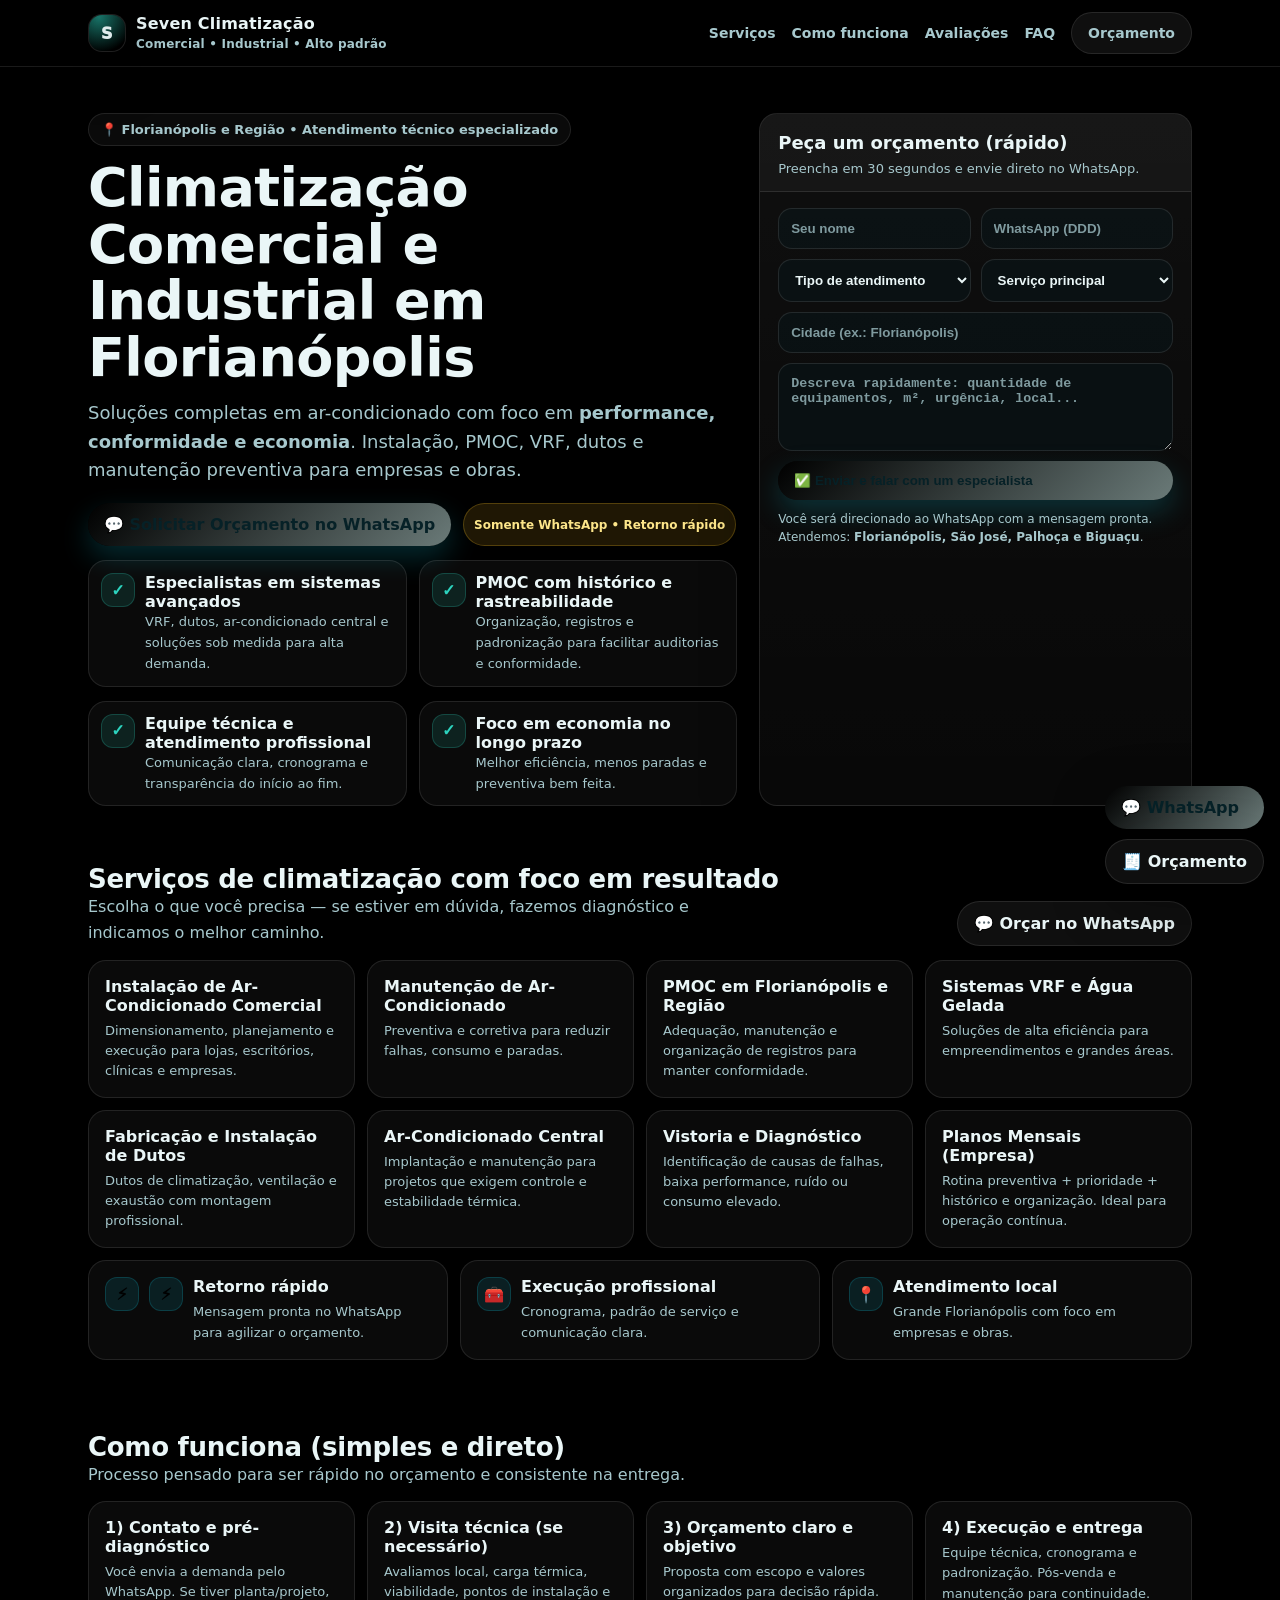
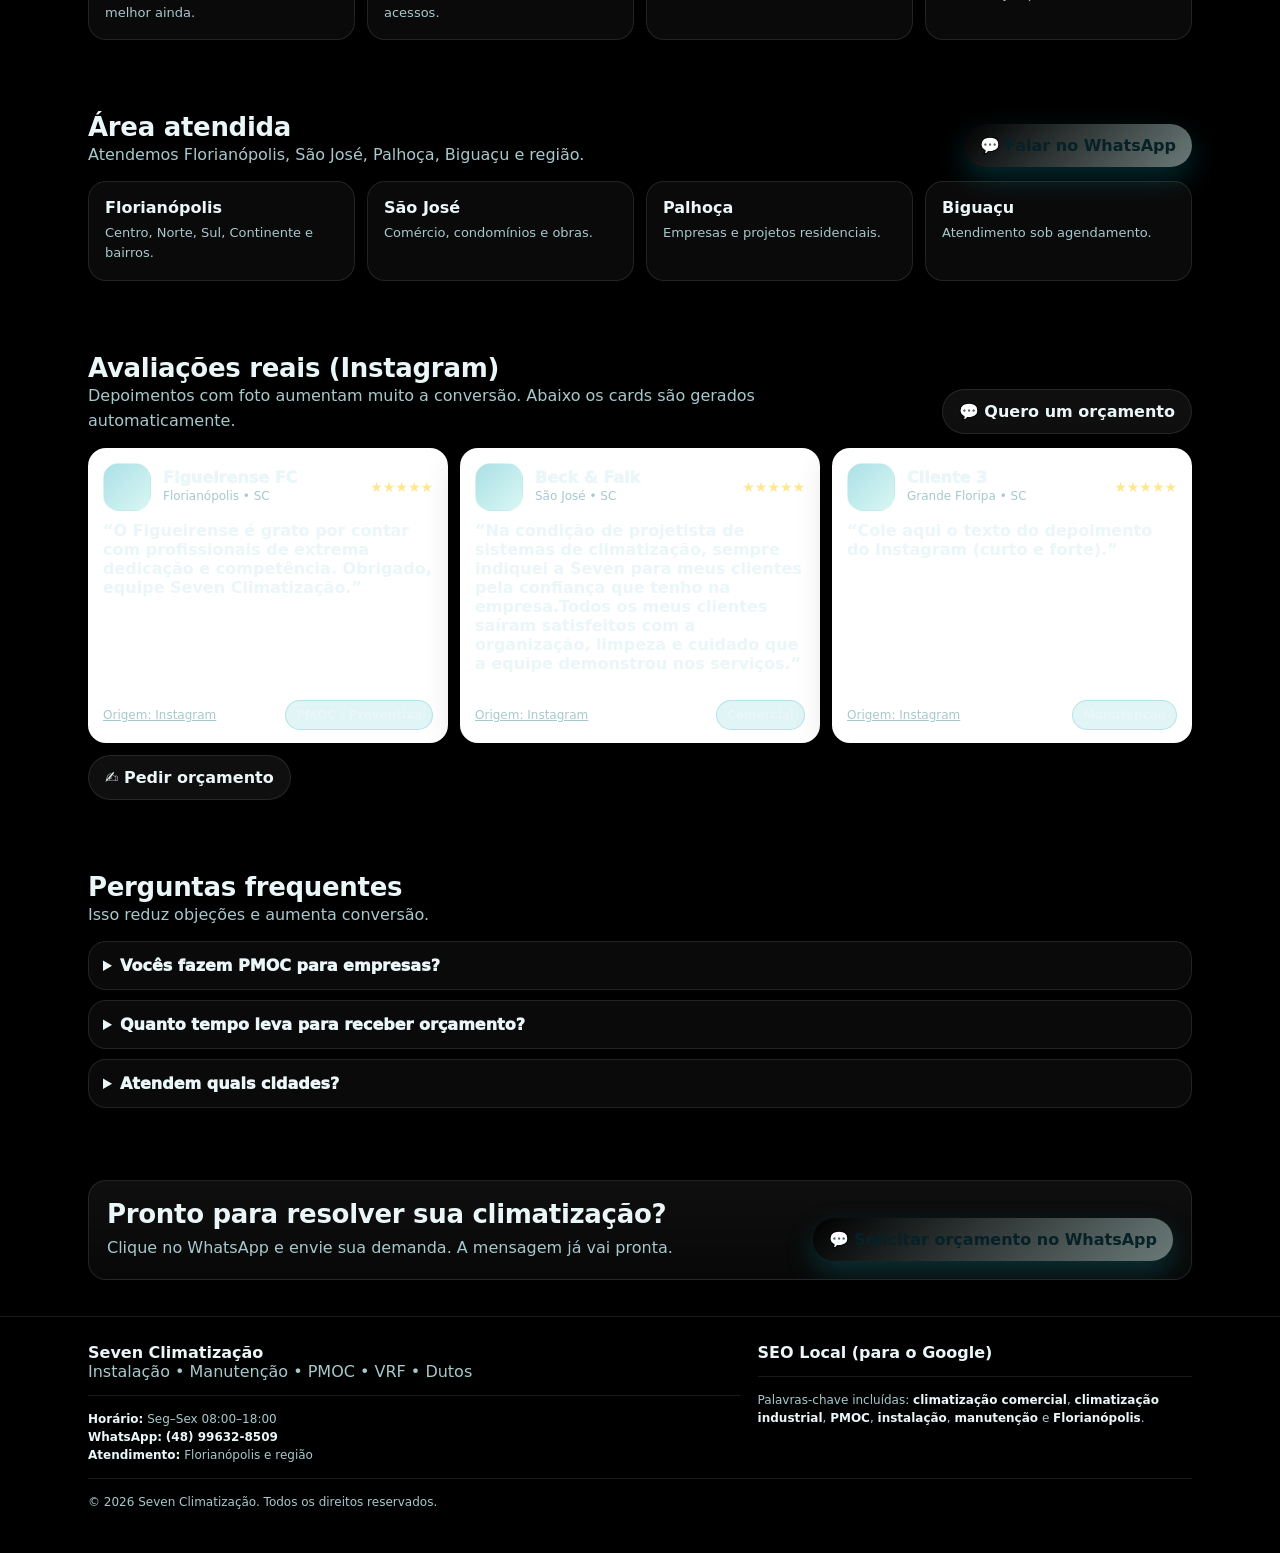
==== index02.html @ 846ce274 "landing page seven" ====
<!doctype html>
<html lang="pt-BR">
<head>
  <meta charset="utf-8" />
  <meta name="viewport" content="width=device-width,initial-scale=1" />
  <title>Seven Climatização em Florianópolis | Instalação, PMOC, VRF e Dutos</title>

  <!-- SEO -->
  <meta name="description" content="Climatização comercial e industrial em Florianópolis e região. Instalação, manutenção PMOC, VRF, dutos e ar-condicionado central. Orçamento rápido no WhatsApp." />
  <meta name="robots" content="index,follow" />
  <link rel="canonical" href="https://www.seudominio.com.br/" />

  <!-- Open Graph -->
  <meta property="og:title" content="Seven Climatização | Comercial e Industrial" />
  <meta property="og:description" content="Instalação, PMOC, VRF e dutos em Florianópolis e região. Orçamento rápido no WhatsApp." />
  <meta property="og:type" content="website" />
  <meta property="og:locale" content="pt_BR" />
  <meta property="og:url" content="https://www.seudominio.com.br/" />

  <!-- Local Business Schema (edite URL se quiser) -->
  <script type="application/ld+json">
  {
    "@context":"https://schema.org",
    "@type":"HVACBusiness",
    "name":"Seven Climatização",
    "url":"https://www.seudominio.com.br/",
    "telephone":"+55 48 99632-8509",
    "areaServed":["Florianópolis","São José","Palhoça","Biguaçu","Grande Florianópolis"],
    "address":{
      "@type":"PostalAddress",
      "addressLocality":"Florianópolis",
      "addressRegion":"SC",
      "addressCountry":"BR"
    },
    "openingHours":"Mo-Fr 08:00-18:00"
  }
  </script>

  <style>
    :root{
      --brand:#000000;
      --brand2:#6A7A78;
      --bg:#0DC4F5;
      --text:#eaf6f7;
      --muted:#a7c8cd;
      --line:rgba(255,255,255,.10);
      --ok:#2dd4bf;
      --warn:#fbbf24;
      --shadow: 0 18px 55px rgba(0,0,0,.35);
      --radius: 18px;
      --max: 1140px;
    }
    *{box-sizing:border-box}
    html,body{margin:0;padding:0;font-family:system-ui,-apple-system,Segoe UI,Roboto,Inter,Arial,sans-serif;background:black;--bg); color:var(--text);}
    a{color:inherit;text-decoration:none}
    .container{width:100%;max-width:var(--max);margin:0 auto;padding:0 18px}

    /* TOPBAR */
    .topbar{
      position:sticky; top:0; z-index:50;
      backdrop-filter: blur(10px);
      background: black;
      border-bottom:1px solid var(--line);
    }
    .nav{
      display:flex;align-items:center;justify-content:space-between;
      padding:12px 0; gap:14px;
    }
    .brand{
      display:flex;align-items:center;gap:10px;font-weight:900;letter-spacing:.2px;
    }

    /* LOGO (sem preto/cinza/branco — tudo na paleta teal/azul) */
    .logo{
      width:38px;height:38px;border-radius:14px;
      background: 
      black;
      box-shadow: var(--shadow);
      position:relative;
      border: 1px solid rgba(255,255,255,.12);
      overflow:hidden;
    }
    .logo:before{
      content:"";
      position:absolute; inset:-40%;
      background: radial-gradient(circle at 30% 30%, rgba(45,212,191,.55), transparent 55%);
      transform: rotate(18deg);
    }
    .logo:after{
      content:"S";
      position:absolute; inset:0;
      display:grid; place-items:center;
      font-weight:1000;
      color: rgba(234,246,247,.95);
      text-shadow: 0 10px 25px rgba(0,0,0,.25);
      letter-spacing:.5px;
    }

    .navlinks{display:flex; gap:16px; align-items:center; flex-wrap:wrap}
    .navlinks a{color:var(--muted);font-weight:700;font-size:14px}
    .navlinks a:hover{color:var(--text)}

    .btn{
      border:none; cursor:pointer;
      border-radius: 999px;
      padding:12px 16px;
      font-weight:900;
      display:inline-flex; align-items:center; gap:10px;
      transition: transform .08s ease, opacity .2s ease;
      white-space:nowrap;
    }
    .btn:active{transform:scale(.98)}
    .btn-primary{
      background: linear-gradient(135deg, var(--brand), var(--brand2));
      color:#062127;
      box-shadow: 0 12px 28px rgba(14,165,183,.25);
    }
    .btn-ghost{
      background: rgba(255,255,255,.06);
      color:var(--text);
      border:1px solid var(--line);
    }
    .pill{
      display:inline-flex; gap:8px; align-items:center;
      padding:8px 12px; border-radius:999px;
      border:1px solid var(--line);
      background: rgba(255,255,255,.04);
      color:var(--muted);
      font-weight:800; font-size:13px;
    }

    /* HERO */
    .hero{padding:46px 0 22px}
    .hero-grid{
      display:grid; grid-template-columns: 1.2fr .8fr;
      gap:22px;
      align-items:stretch;
    }
    @media (max-width: 940px){ .hero-grid{grid-template-columns:1fr} }
    h1{
      margin:14px 0 12px;
      font-size: clamp(30px, 4.3vw, 54px);
      line-height:1.05;
      letter-spacing:-.6px;
    }
    .sub{
      color:var(--muted);
      font-size: clamp(15px, 1.5vw, 18px);
      line-height:1.6;
      margin:0 0 18px;
    }
    .hero-actions{display:flex;gap:12px;flex-wrap:wrap;margin:16px 0 8px}
    .trust-row{display:flex; gap:12px; flex-wrap:wrap; margin-top:14px}
    .trust{
      display:flex; gap:10px; align-items:flex-start; padding:12px;
      border-radius: var(--radius); background: rgba(255,255,255,.04);
      border:1px solid var(--line); flex:1; min-width:240px
    }
    .trust b{display:block}
    .trust span{color:var(--muted); font-size:13px; line-height:1.45}
    .icon{
      width:34px; height:34px; border-radius:12px;
      background: rgba(45,212,191,.12);
      border:1px solid rgba(45,212,191,.22);
      display:grid; place-items:center;
      color:var(--ok); font-weight:1000;
      flex:0 0 auto;
    }

    /* CARD FORM */
    .card{
      border-radius: var(--radius);
      background: linear-gradient(180deg, rgba(255,255,255,.06), rgba(255,255,255,.03));
      border:1px solid var(--line);
      box-shadow: var(--shadow);
      overflow:hidden;
    }
    .card-head{
      padding:18px 18px 12px;
      border-bottom:1px solid var(--line);
      background: rgba(255,255,255,.03);
    }
    .card-head h3{margin:0 0 6px;font-size:18px}
    .card-head p{margin:0;color:var(--muted);font-size:13px;line-height:1.5}
    form{padding:16px 18px 18px;display:grid;gap:10px}
    .grid2{display:grid;grid-template-columns:1fr 1fr; gap:10px}
    @media (max-width: 480px){ .grid2{grid-template-columns:1fr} }
    input, select, textarea{
      width:100%;
      padding:12px 12px;
      border-radius: 14px;
      border:1px solid var(--line);
      background: rgba(7,27,32,.35);
      color: var(--text);
      outline:none;
      font-weight:750;
    }
    textarea{min-height:88px; resize:vertical}
    input::placeholder, textarea::placeholder{color: rgba(167,200,205,.75)}
    .small{font-size:12px;color:var(--muted);line-height:1.5}
    .badge{
      display:inline-flex; align-items:center; gap:8px;
      padding:8px 10px;
      border-radius:999px;
      background: rgba(251,191,36,.12);
      border:1px solid rgba(251,191,36,.24);
      color:#fde68a;
      font-weight:900;
      font-size:12px;
    }

    /* SECTIONS */
    section{padding:36px 0}
    .section-title{
      display:flex; align-items:flex-end; justify-content:space-between; gap:14px; flex-wrap:wrap;
      margin-bottom:14px;
    }
    .section-title h2{margin:0;font-size:26px;letter-spacing:-.3px}
    .section-title p{margin:0;color:var(--muted);max-width:680px;line-height:1.6}

    .cards{
      display:grid; gap:12px;
      grid-template-columns: repeat(4, 1fr);
    }
    @media (max-width: 980px){ .cards{grid-template-columns: repeat(2, 1fr)} }
    @media (max-width: 520px){ .cards{grid-template-columns: 1fr} }

    .mini{
      padding:16px; border-radius: var(--radius);
      background: rgba(255,255,255,.04);
      border:1px solid var(--line);
    }
    .mini b{display:block;margin-bottom:6px}
    .mini p{margin:0;color:var(--muted);font-size:13px;line-height:1.55}

    .kpi{
      display:grid; gap:12px;
      grid-template-columns: repeat(3, 1fr);
      margin-top:12px;
    }
    @media (max-width: 860px){ .kpi{grid-template-columns:1fr} }
    .kpi .mini{display:flex;align-items:flex-start;gap:10px}
    .kpi .icon{background: rgba(14,165,183,.14); border-color: rgba(14,165,183,.24); color: var(--brand);}

    /* AVALIAÇÕES EM CARDS COM FOTO */
    .reviews{
      display:grid;
      grid-template-columns: repeat(3, 1fr);
      gap:12px;
    }
    @media (max-width: 980px){ .reviews{grid-template-columns: repeat(2, 1fr)} }
    @media (max-width: 620px){ .reviews{grid-template-columns: 1fr} }

    .review-card{
      border-radius: var(--radius);
      background: white;
      border:1px solid var(--line);
      overflow:hidden;
      box-shadow: 0 10px 35px rgba(0,0,0,.20);
      display:flex;
      flex-direction:column;
      min-height: 260px;
    }
    .review-top{
      display:flex; gap:12px; align-items:center;
      padding:14px 14px 10px;
    }
    .avatar{
      width:48px;height:48px;border-radius:16px;
      border:1px solid rgba(255,255,255,.14);
      overflow:hidden;
      flex:0 0 auto;
      background: linear-gradient(135deg, rgba(14,165,183,.35), rgba(45,212,191,.18));
    }
    .avatar img{
      width:100%;height:100%;object-fit:cover;display:block;
    }
    .review-meta b{display:block;font-weight:950}
    .review-meta span{display:block;color:var(--muted);font-size:12px;margin-top:2px;line-height:1.3}
    .stars{
      margin-left:auto;
      display:inline-flex; gap:2px;
      font-size:14px;
      color:#fde68a;
      opacity:.95;
      user-select:none;
    }
    .review-body{
      padding:0 14px 14px;
      color:black
      line-height:1.6;
      font-weight:650;
      flex:1;
    }
    .review-footer{
      padding:12px 14px;
      border-top:1px solid var(--line);
      display:flex; align-items:center; justify-content:space-between; gap:10px;
      color:var(--muted); font-size:12px;
      background: rgba(255,255,255,.02);
    }
    .chip{
      display:inline-flex; align-items:center; gap:8px;
      padding:7px 10px;
      border-radius:999px;
      border:1px solid rgba(14,165,183,.22);
      background: rgba(14,165,183,.12);
      color: rgba(234,246,247,.92);
      font-weight:900;
      font-size:12px;
      white-space:nowrap;
    }

    /* FAQ */
    details{
      border-radius: var(--radius);
      background: rgba(255,255,255,.04);
      border:1px solid var(--line);
      padding:14px 14px;
    }
    details + details{margin-top:10px}
    summary{cursor:pointer;font-weight:950}
    details p{margin:10px 0 0;color:var(--muted);line-height:1.6}

    /* FOOTER */
    footer{padding:26px 0 42px; border-top:1px solid var(--line); color:var(--muted)}
    .footer-grid{display:grid;grid-template-columns: 1.2fr .8fr; gap:18px}
    @media (max-width: 860px){ .footer-grid{grid-template-columns:1fr} }
    .footer-grid b{color:var(--text)}
    .sep{height:1px;background:var(--line);margin:14px 0}

    /* Floating CTA */
    .float{
      position:fixed; right:16px; bottom:16px; z-index:60;
      display:flex; flex-direction:column; gap:10px;
    }
    .float .btn{box-shadow: var(--shadow)}
    .toast{
      position:fixed; left:50%; transform:translateX(-50%);
      bottom:16px; z-index:70;
      background: rgba(0,0,0,.55);
      border:1px solid var(--line);
      color:var(--text);
      padding:10px 12px;
      border-radius: 999px;
      font-weight:900;
      display:none;
    }
  </style>
</head>

<body>
  <!-- TOPBAR -->
  <div class="topbar">
    <div class="container">
      <div class="nav">
        <div class="brand" aria-label="Seven Climatização">
          <div class="logo" aria-hidden="true"></div>
          <div>
            Seven Climatização<br/>
            <span style="color:var(--muted);font-weight:800;font-size:12px">Comercial • Industrial • Alto padrão</span>
          </div>
        </div>

        <div class="navlinks" aria-label="Atalhos">
          <a href="#servicos">Serviços</a>
          <a href="#como-funciona">Como funciona</a>
          <a href="#avaliacoes">Avaliações</a>
          <a href="#faq">FAQ</a>
          <a href="#contato" class="btn btn-ghost">Orçamento</a>
        </div>
      </div>
    </div>
  </div>

  <!-- HERO -->
  <header class="hero">
    <div class="container">
      <div class="hero-grid">
        <div>
          <span class="pill">📍 Florianópolis e Região • Atendimento técnico especializado</span>

          <h1>Climatização Comercial e Industrial em Florianópolis</h1>
          <p class="sub">
            Soluções completas em ar-condicionado com foco em <b>performance, conformidade e economia</b>.
            Instalação, PMOC, VRF, dutos e manutenção preventiva para empresas e obras.
          </p>

          <div class="hero-actions">
            <a class="btn btn-primary" id="ctaHeroWhats" href="#" rel="nofollow">
              💬 Solicitar Orçamento no WhatsApp
            </a>
            <span class="badge">Somente WhatsApp • Retorno rápido</span>
          </div>

          <div class="trust-row">
            <div class="trust">
              <div class="icon">✓</div>
              <div>
                <b>Especialistas em sistemas avançados</b>
                <span>VRF, dutos, ar-condicionado central e soluções sob medida para alta demanda.</span>
              </div>
            </div>
            <div class="trust">
              <div class="icon">✓</div>
              <div>
                <b>PMOC com histórico e rastreabilidade</b>
                <span>Organização, registros e padronização para facilitar auditorias e conformidade.</span>
              </div>
            </div>
          </div>

          <div class="trust-row">
            <div class="trust">
              <div class="icon">✓</div>
              <div>
                <b>Equipe técnica e atendimento profissional</b>
                <span>Comunicação clara, cronograma e transparência do início ao fim.</span>
              </div>
            </div>
            <div class="trust">
              <div class="icon">✓</div>
              <div>
                <b>Foco em economia no longo prazo</b>
                <span>Melhor eficiência, menos paradas e preventiva bem feita.</span>
              </div>
            </div>
          </div>
        </div>

        <!-- FORM CARD -->
        <aside class="card" id="contato">
          <div class="card-head">
            <h3>Peça um orçamento (rápido)</h3>
            <p>Preencha em 30 segundos e envie direto no WhatsApp.</p>
          </div>

          <form id="leadForm" autocomplete="on">
            <div class="grid2">
              <input required name="nome" placeholder="Seu nome" />
              <input required name="telefone" placeholder="WhatsApp (DDD)" inputmode="tel" />
            </div>

            <div class="grid2">
              <select required name="tipo">
                <option value="" disabled selected>Tipo de atendimento</option>
                <option>Comercial</option>
                <option>Industrial</option>
                <option>Condomínio</option>
                <option>Residencial alto padrão</option>
                <option>Obra / Projeto</option>
              </select>

              <select required name="servico">
                <option value="" disabled selected>Serviço principal</option>
                <option>PMOC (manutenção e adequação)</option>
                <option>Manutenção de ar-condicionado</option>
                <option>Instalação comercial</option>
                <option>Sistema VRF / Água gelada</option>
                <option>Fabricação e instalação de dutos</option>
                <option>Vistoria / diagnóstico</option>
              </select>
            </div>

            <input name="cidade" placeholder="Cidade (ex.: Florianópolis)" />

            <textarea name="mensagem" placeholder="Descreva rapidamente: quantidade de equipamentos, m², urgência, local..."></textarea>

            <button class="btn btn-primary" type="submit">
              ✅ Enviar e falar com um especialista
            </button>

            <div class="small">
              Você será direcionado ao WhatsApp com a mensagem pronta.
              <br/>Atendemos: <b>Florianópolis, São José, Palhoça e Biguaçu</b>.
            </div>
          </form>
        </aside>
      </div>
    </div>
  </header>

  <!-- SERVICES (SEO H2) -->
  <section id="servicos">
    <div class="container">
      <div class="section-title">
        <div>
          <h2>Serviços de climatização com foco em resultado</h2>
          <p>Escolha o que você precisa — se estiver em dúvida, fazemos diagnóstico e indicamos o melhor caminho.</p>
        </div>
        <a class="btn btn-ghost" id="ctaServicesWhats" href="#" rel="nofollow">💬 Orçar no WhatsApp</a>
      </div>

      <div class="cards">
        <div class="mini">
          <b>Instalação de Ar-Condicionado Comercial</b>
          <p>Dimensionamento, planejamento e execução para lojas, escritórios, clínicas e empresas.</p>
        </div>
        <div class="mini">
          <b>Manutenção de Ar-Condicionado</b>
          <p>Preventiva e corretiva para reduzir falhas, consumo e paradas.</p>
        </div>
        <div class="mini">
          <b>PMOC em Florianópolis e Região</b>
          <p>Adequação, manutenção e organização de registros para manter conformidade.</p>
        </div>
        <div class="mini">
          <b>Sistemas VRF e Água Gelada</b>
          <p>Soluções de alta eficiência para empreendimentos e grandes áreas.</p>
        </div>
        <div class="mini">
          <b>Fabricação e Instalação de Dutos</b>
          <p>Dutos de climatização, ventilação e exaustão com montagem profissional.</p>
        </div>
        <div class="mini">
          <b>Ar-Condicionado Central</b>
          <p>Implantação e manutenção para projetos que exigem controle e estabilidade térmica.</p>
        </div>
        <div class="mini">
          <b>Vistoria e Diagnóstico</b>
          <p>Identificação de causas de falhas, baixa performance, ruído ou consumo elevado.</p>
        </div>
        <div class="mini">
          <b>Planos Mensais (Empresa)</b>
          <p>Rotina preventiva + prioridade + histórico e organização. Ideal para operação contínua.</p>
        </div>
      </div>

      <div class="kpi">
        <div class="mini">
          <div class="hide icon">⚡</div>
          <div class="icon">⚡</div>
          <div>
            <b>Retorno rápido</b>
            <p>Mensagem pronta no WhatsApp para agilizar o orçamento.</p>
          </div>
        </div>
        <div class="mini">
          <div class="icon">🧰</div>
          <div>
            <b>Execução profissional</b>
            <p>Cronograma, padrão de serviço e comunicação clara.</p>
          </div>
        </div>
        <div class="mini">
          <div class="icon">📍</div>
          <div>
            <b>Atendimento local</b>
            <p>Grande Florianópolis com foco em empresas e obras.</p>
          </div>
        </div>
      </div>
    </div>
  </section>

  <!-- HOW IT WORKS -->
  <section id="como-funciona">
    <div class="container">
      <div class="section-title">
        <div>
          <h2>Como funciona (simples e direto)</h2>
          <p>Processo pensado para ser rápido no orçamento e consistente na entrega.</p>
        </div>
      </div>

      <div class="cards">
        <div class="mini">
          <b>1) Contato e pré-diagnóstico</b>
          <p>Você envia a demanda pelo WhatsApp. Se tiver planta/projeto, melhor ainda.</p>
        </div>
        <div class="mini">
          <b>2) Visita técnica (se necessário)</b>
          <p>Avaliamos local, carga térmica, viabilidade, pontos de instalação e acessos.</p>
        </div>
        <div class="mini">
          <b>3) Orçamento claro e objetivo</b>
          <p>Proposta com escopo e valores organizados para decisão rápida.</p>
        </div>
        <div class="mini">
          <b>4) Execução e entrega</b>
          <p>Equipe técnica, cronograma e padronização. Pós-venda e manutenção para continuidade.</p>
        </div>
      </div>
    </div>
  </section>

  <!-- SERVICE AREA -->
  <section id="area-atendida">
    <div class="container">
      <div class="section-title">
        <div>
          <h2>Área atendida</h2>
          <p>Atendemos Florianópolis, São José, Palhoça, Biguaçu e região.</p>
        </div>
        <a class="btn btn-primary" id="ctaAreaWhats" href="#" rel="nofollow">💬 Falar no WhatsApp</a>
      </div>

      <div class="cards">
        <div class="mini"><b>Florianópolis</b><p>Centro, Norte, Sul, Continente e bairros.</p></div>
        <div class="mini"><b>São José</b><p>Comércio, condomínios e obras.</p></div>
        <div class="mini"><b>Palhoça</b><p>Empresas e projetos residenciais.</p></div>
        <div class="mini"><b>Biguaçu</b><p>Atendimento sob agendamento.</p></div>
      </div>
    </div>
  </section>

  <!-- AVALIAÇÕES EM CARDS COM FOTO -->
  <section id="avaliacoes">
  <div class="container">
    <div class="section-title">
      <div>
        <h2>Avaliações reais (Instagram)</h2>
        <p>Depoimentos com foto aumentam muito a conversão. Abaixo os cards são gerados automaticamente.</p>
      </div>
      <a class="btn btn-ghost" id="ctaReviewsWhats" href="#" rel="nofollow">💬 Quero um orçamento</a>
    </div>

    <div class="reviews" id="reviewsGrid"></div>

    <div style="margin-top:12px; display:flex; gap:12px; flex-wrap:wrap">
      <a class="btn btn-ghost" href="#contato">✍️ Pedir orçamento</a>
    </div>
  </div>
</section>


  <!-- FAQ -->
  <section id="faq">
    <div class="container">
      <div class="section-title">
        <div>
          <h2>Perguntas frequentes</h2>
          <p>Isso reduz objeções e aumenta conversão.</p>
        </div>
      </div>

      <details>
        <summary>Vocês fazem PMOC para empresas?</summary>
        <p>Sim. Atuamos com manutenção e adequação PMOC, incluindo rotinas preventivas e organização de registros.</p>
      </details>

      <details>
        <summary>Quanto tempo leva para receber orçamento?</summary>
        <p>Depende da complexidade. Demandas simples podem ser orçadas rapidamente; projetos maiores podem exigir visita técnica.</p>
      </details>

      <details>
        <summary>Atendem quais cidades?</summary>
        <p>Florianópolis, São José, Palhoça, Biguaçu e região.</p>
      </details>
    </div>
  </section>

  <!-- FINAL CTA -->
  <section>
    <div class="container">
      <div class="card" style="padding:18px">
        <div class="section-title" style="margin:0">
          <div>
            <h2 style="margin:0 0 6px">Pronto para resolver sua climatização?</h2>
            <p style="margin:0;color:var(--muted)">Clique no WhatsApp e envie sua demanda. A mensagem já vai pronta.</p>
          </div>
          <a class="btn btn-primary" id="ctaFinalWhats" href="#" rel="nofollow">💬 Solicitar orçamento no WhatsApp</a>
        </div>
      </div>
    </div>
  </section>

  <!-- FOOTER -->
  <footer>
    <div class="container">
      <div class="footer-grid">
        <div>
          <b>Seven Climatização</b><br/>
          <span>Instalação • Manutenção • PMOC • VRF • Dutos</span>
          <div class="sep"></div>
          <div class="small">
            <b>Horário:</b> Seg–Sex 08:00–18:00<br/>
            <b>WhatsApp:</b> <b>(48) 99632-8509</b><br/>
            <b>Atendimento:</b> Florianópolis e região
          </div>
        </div>
        <div>
          <b>SEO Local (para o Google)</b>
          <div class="sep"></div>
          <div class="small">
            Palavras-chave incluídas: <b>climatização comercial</b>, <b>climatização industrial</b>, <b>PMOC</b>,
            <b>instalação</b>, <b>manutenção</b> e <b>Florianópolis</b>.
          </div>
        </div>
      </div>

      <div class="sep"></div>
      <div class="small">© <span id="year"></span> Seven Climatização. Todos os direitos reservados.</div>
    </div>
  </footer>

  <!-- Floating Whats -->
  <div class="float" aria-label="Atalhos rápidos">
    <a class="btn btn-primary" id="ctaFloatWhats" href="#" rel="nofollow">💬 WhatsApp</a>
    <a class="btn btn-ghost" href="#contato">🧾 Orçamento</a>
  </div>

  <div class="toast" id="toast">Mensagem pronta! Abrindo WhatsApp…</div>

  <script>
    // ========= CONFIGURE AQUI =========
    const WHATSAPP_NUMBER = "5548996328509"; // 55 + DDD + número
    const BUSINESS_NAME = "Seven Climatização";
    const CITY = "Florianópolis";
    // ================================

    document.getElementById("year").textContent = new Date().getFullYear();

    // Capture UTM (opcional)
    const params = new URLSearchParams(window.location.search);
    const utm = {
      source: params.get("utm_source") || "",
      medium: params.get("utm_medium") || "",
      campaign: params.get("utm_campaign") || "",
      term: params.get("utm_term") || "",
      content: params.get("utm_content") || ""
    };

    function buildWhatsLink(message){
      const text = encodeURIComponent(message);
      return `https://wa.me/${WHATSAPP_NUMBER}?text=${text}`;
    }

    function showToast(){
      const t = document.getElementById("toast");
      t.style.display = "block";
      setTimeout(()=> t.style.display = "none", 1800);
    }

    function defaultMessage(){
      let msg = `Olá! Quero um orçamento com a ${BUSINESS_NAME}.\n`;
      msg += `Cidade: ${CITY}\n`;
      if (utm.source || utm.medium || utm.campaign){
        msg += `\n(UTM) source=${utm.source} | medium=${utm.medium} | campaign=${utm.campaign}\n`;
      }
      msg += `\nMinha demanda: `;
      return msg;
    }

    // Wire CTAs
    const ctas = ["ctaHeroWhats","ctaServicesWhats","ctaAreaWhats","ctaReviewsWhats","ctaFinalWhats","ctaFloatWhats"];
    ctas.forEach(id=>{
      const el = document.getElementById(id);
      if(!el) return;
      el.href = buildWhatsLink(defaultMessage());
      el.addEventListener("click", ()=> showToast());
    });

    // Form submit -> Whats
    const form = document.getElementById("leadForm");
    form.addEventListener("submit", (e)=>{
      e.preventDefault();
      const data = new FormData(form);
      const nome = (data.get("nome")||"").toString().trim();
      const tel = (data.get("telefone")||"").toString().trim();
      const tipo = (data.get("tipo")||"").toString().trim();
      const servico = (data.get("servico")||"").toString().trim();
      const cidade = (data.get("cidade")||"").toString().trim();
      const mensagem = (data.get("mensagem")||"").toString().trim();

      let msg = `Olá! Quero um orçamento com a ${BUSINESS_NAME}.\n\n`;
      msg += `Nome: ${nome}\n`;
      msg += `WhatsApp: ${tel}\n`;
      msg += `Tipo: ${tipo}\n`;
      msg += `Serviço: ${servico}\n`;
      msg += `Cidade: ${cidade || CITY}\n`;
      if (mensagem) msg += `Detalhes: ${mensagem}\n`;

      if (utm.source || utm.medium || utm.campaign || utm.term || utm.content){
        msg += `\n(UTM) source=${utm.source} | medium=${utm.medium} | campaign=${utm.campaign} | term=${utm.term} | content=${utm.content}\n`;
      }

      showToast();
      window.location.href = buildWhatsLink(msg);
    });
    
  // ✅ Coloque as imagens em /images (recomendado) ou use URL direta
  // Ex.: images/rev-1.jpg, images/rev-2.jpg, images/rev-3.jpg

  const instaReviews = [
    {
      name: "Figueirense FC",
      meta: "Florianópolis • SC",
      stars: 5,
      tag: "PMOC / Preventiva",
      photo: "images/Figueirense.png",
      text: "O Figueirense é grato por contar com profissionais de extrema dedicação e competência. Obrigado, equipe Seven Climatização.",
      sourceUrl: "https://www.instagram.com/p/CzwDjGIOmrn/"
    },
    {
      name: "Beck & Falk",
      meta: "São José • SC",
      stars: 5,
      tag: "Comercial",
      photo: "images/rev-2.jpg",
      text: "Na condição de projetista de sistemas de climatização, sempre indiquei a Seven para meus clientes pela confiança que tenho na empresa.Todos os meus clientes saíram satisfeitos com a organização, limpeza e cuidado que a equipe demonstrou nos serviços.",
      sourceUrl: "https://www.instagram.com/p/C1XFazPiWBw/"
    },
    {
      name: "Cliente 3",
      meta: "Grande Floripa • SC",
      stars: 5,
      tag: "Manutenção",
      photo: "images/rev-3.jpg",
      text: "Cole aqui o texto do depoimento do Instagram (curto e forte).",
      sourceUrl: "https://www.instagram.com/p/C84mOY1N03E/"
    }
  ];

  function starString(n){ return "★★★★★".slice(0, Math.max(0, Math.min(5, n || 5))); }

  function renderReviews(){
    const grid = document.getElementById("reviewsGrid");
    if(!grid) return;

    grid.innerHTML = instaReviews.map(r => `
      <article class="review-card">
        <div class="review-top">
          <div class="avatar">
            <img src="${r.photo}" alt="Foto de ${r.name}" onerror="this.remove();" />
          </div>
          <div class="review-meta">
            <b>${r.name}</b>
            <span>${r.meta}</span>
          </div>
          <div class="stars" aria-label="${r.stars} estrelas">${starString(r.stars)}</div>
        </div>

        <div class="review-body">“${r.text}”</div>

        <div class="review-footer">
          <a href="${r.sourceUrl}" target="_blank" rel="nofollow noopener" style="text-decoration:underline; color:inherit;">
            Origem: Instagram
          </a>
          <span class="chip">${r.tag}</span>
        </div>
      </article>
    `).join("");
  }

  renderReviews();
</script>

  </script>
</body>
</html>
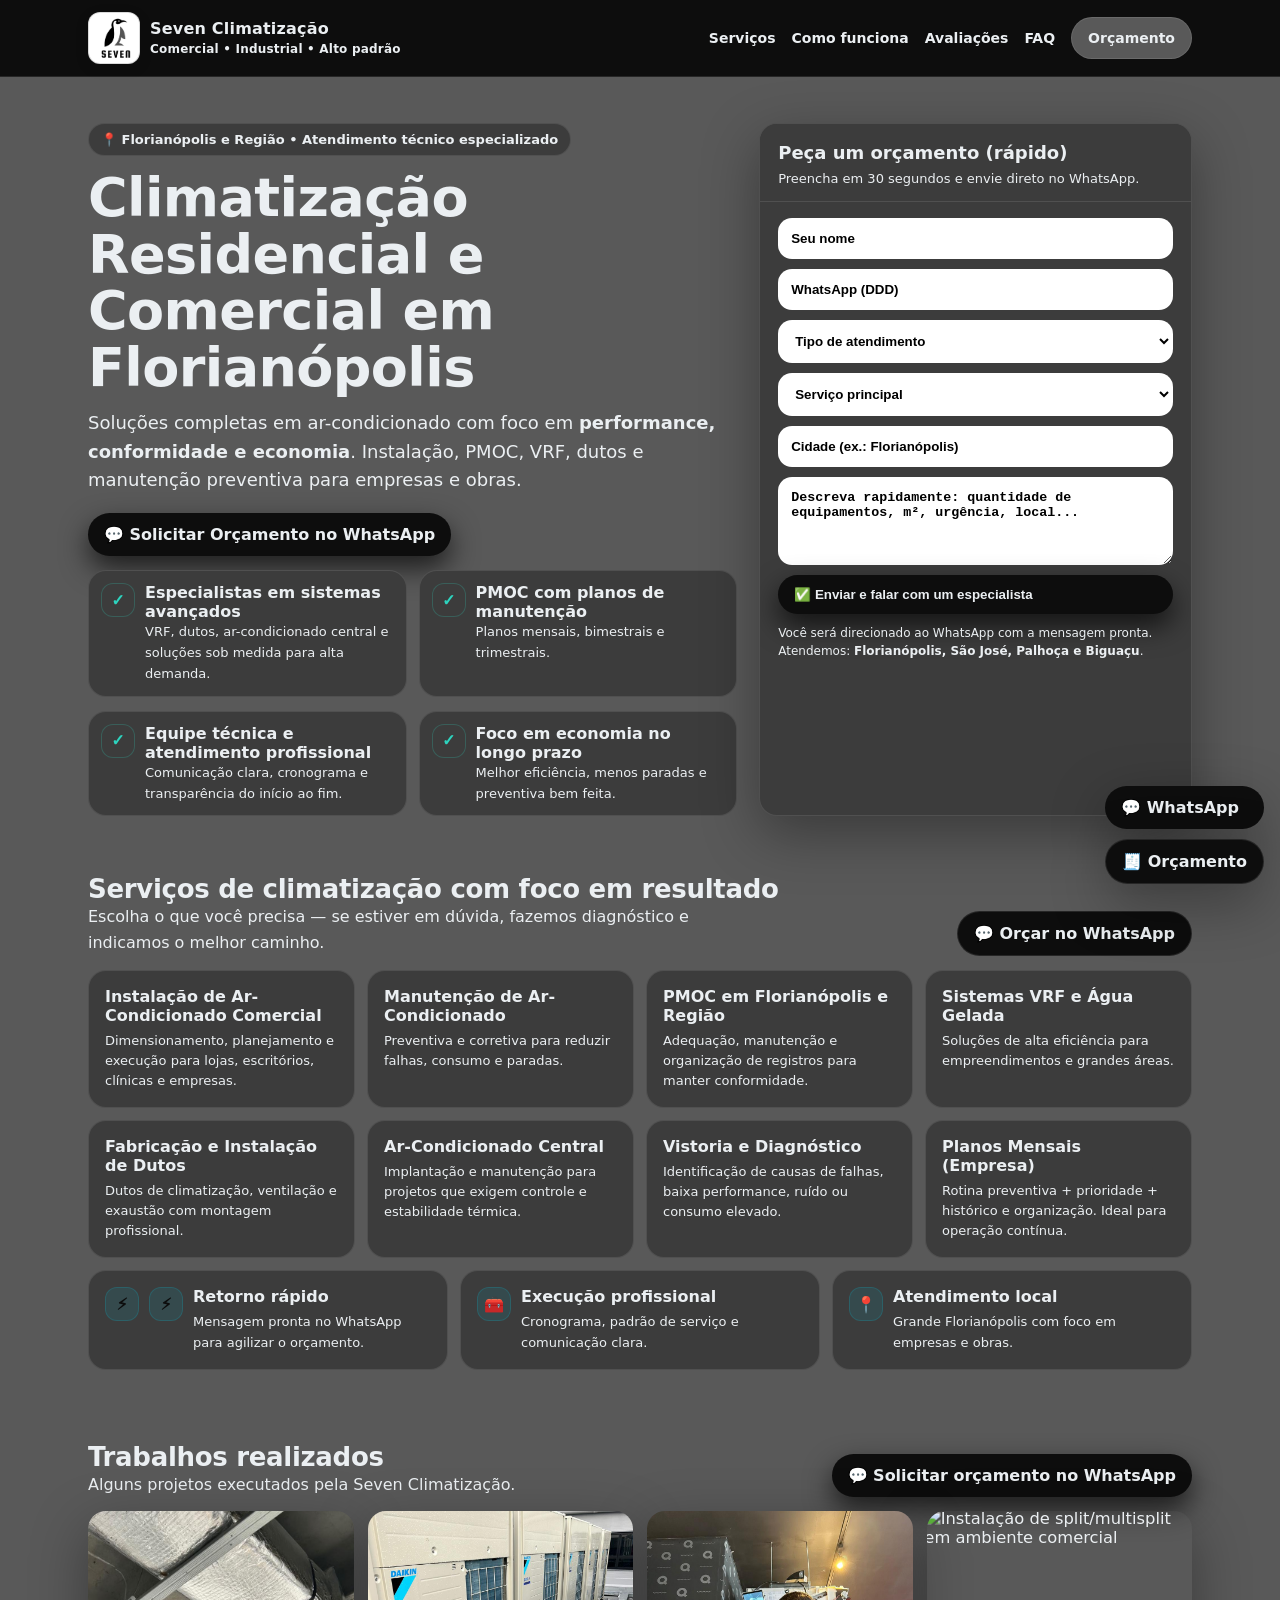
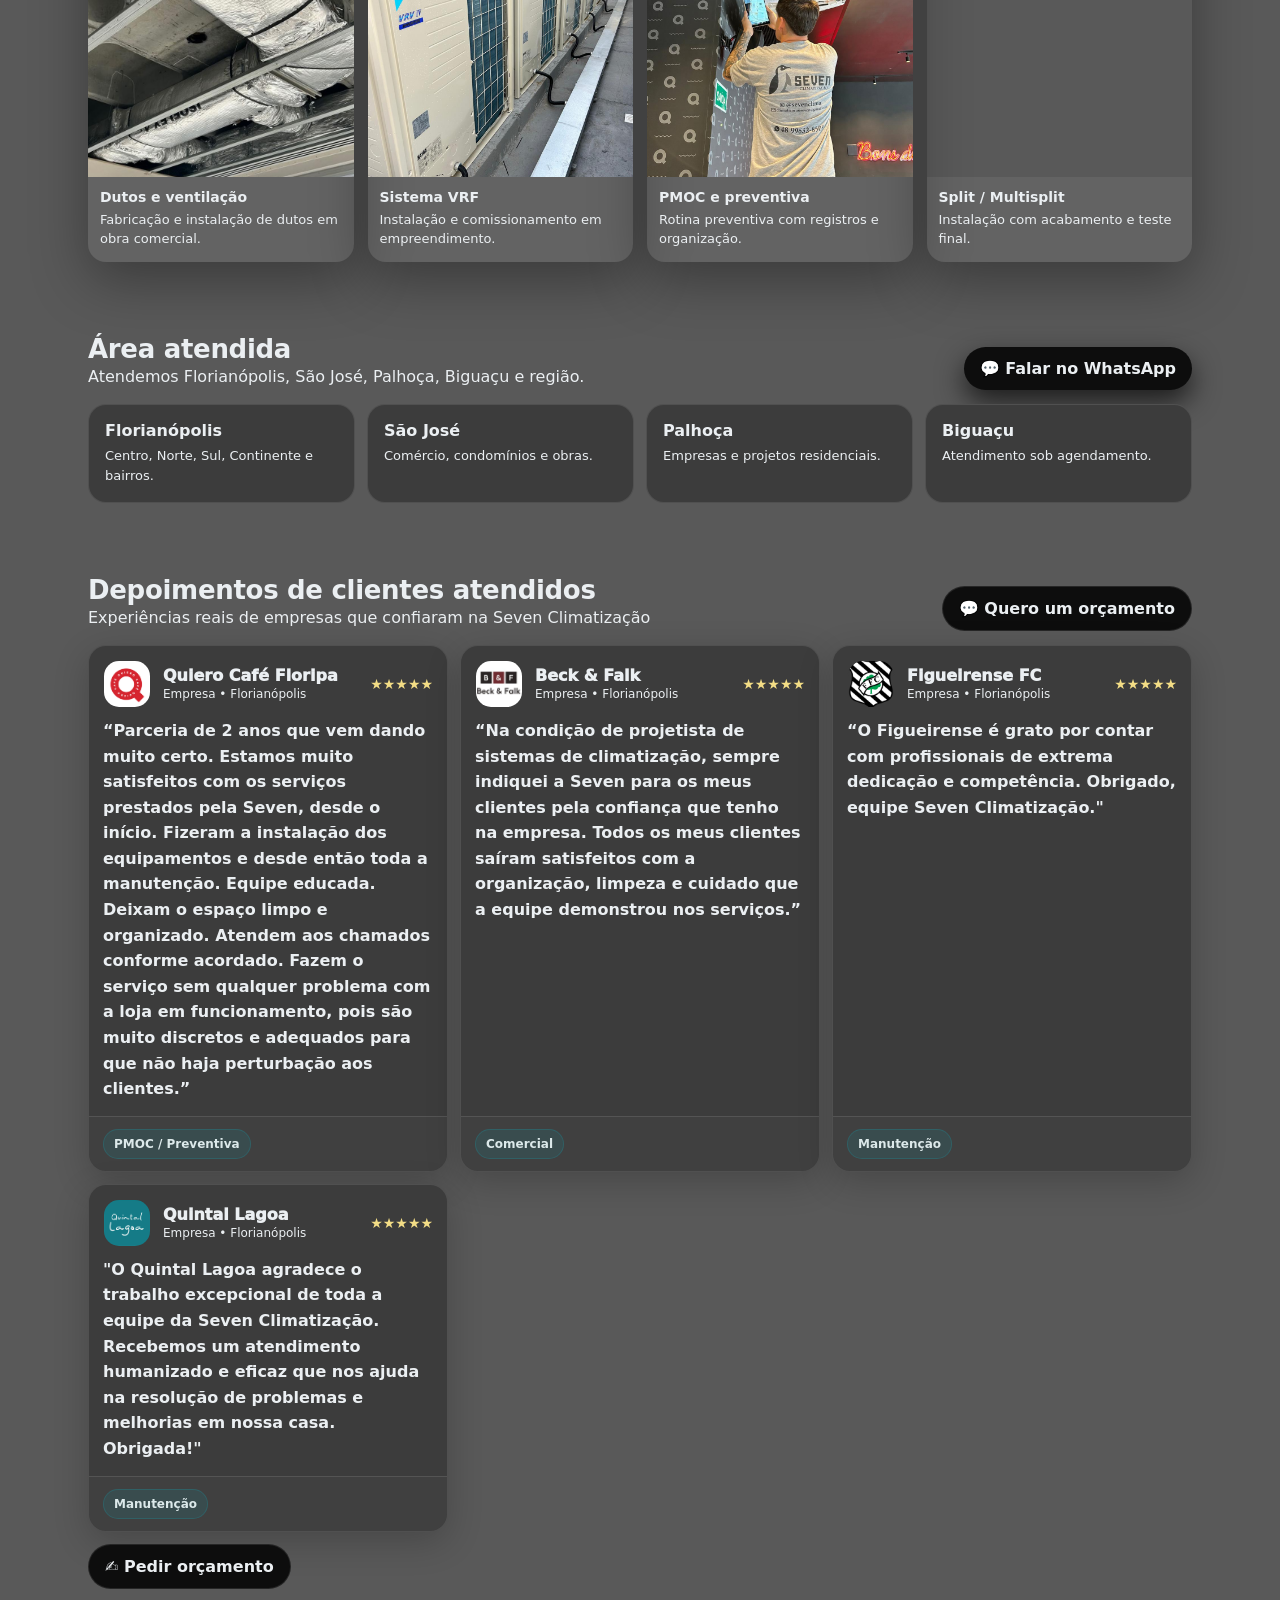
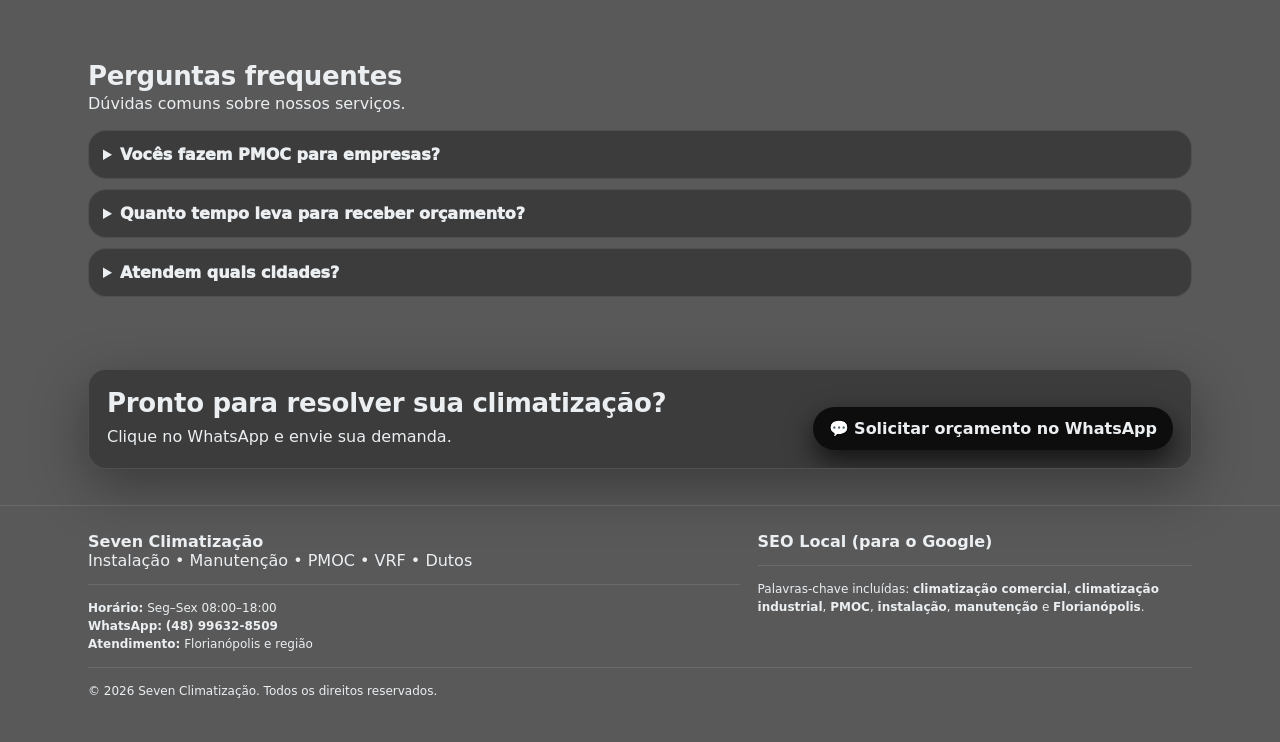
==== commit 49ccf74e: "site seven" ====
--- a/index02.html
+++ b/index02.html
@@ -4,6 +4,7 @@
   <meta charset="utf-8" />
   <meta name="viewport" content="width=device-width,initial-scale=1" />
   <title>Seven Climatização em Florianópolis | Instalação, PMOC, VRF e Dutos</title>
+  <link rel="shortcut icon" href="imagens/Seven-logo.png" type="image/x-icon">
 
   <!-- SEO -->
   <meta name="description" content="Climatização comercial e industrial em Florianópolis e região. Instalação, manutenção PMOC, VRF, dutos e ar-condicionado central. Orçamento rápido no WhatsApp." />
@@ -38,20 +39,28 @@
 
   <style>
     :root{
-      --brand:#000000;
-      --brand2:#6A7A78;
-      --bg:#0DC4F5;
-      --text:#eaf6f7;
-      --muted:#a7c8cd;
+      --brand:#0D0D0D;
+      --brand2:#595959;
+      --bg:#071b20;
+      --text:#EBEFF2;
+      --muted:#EBEFF2;
       --line:rgba(255,255,255,.10);
       --ok:#2dd4bf;
       --warn:#fbbf24;
       --shadow: 0 18px 55px rgba(0,0,0,.35);
       --radius: 18px;
       --max: 1140px;
+
+      /*/* Color Theme Swatches in Hex 
+.Dental-|-Landing-Page-|-Web-Site-Design-—-Ivory-Clinic-1-hex { color: #A3B2BF; }
+.Dental-|-Landing-Page-|-Web-Site-Design-—-Ivory-Clinic-2-hex { color: #C5D0D9; }
+.Dental-|-Landing-Page-|-Web-Site-Design-—-Ivory-Clinic-3-hex { color: #EBEFF2; }
+.Dental-|-Landing-Page-|-Web-Site-Design-—-Ivory-Clinic-4-hex { color: #595959; }
+.Dental-|-Landing-Page-|-Web-Site-Design-—-Ivory-Clinic-5-hex { color: #0D0D0D; }
+*/
     }
     *{box-sizing:border-box}
-    html,body{margin:0;padding:0;font-family:system-ui,-apple-system,Segoe UI,Roboto,Inter,Arial,sans-serif;background:black;--bg); color:var(--text);}
+    html,body{margin:0;padding:0;font-family:system-ui,-apple-system,Segoe UI,Roboto,Inter,Arial,sans-serif;background:#595959; color:#EBEFF2;}
     a{color:inherit;text-decoration:none}
     .container{width:100%;max-width:var(--max);margin:0 auto;padding:0 18px}
 
@@ -59,7 +68,7 @@
     .topbar{
       position:sticky; top:0; z-index:50;
       backdrop-filter: blur(10px);
-      background: black;
+      background: #0D0D0D;
       border-bottom:1px solid var(--line);
     }
     .nav{
@@ -72,33 +81,27 @@
 
     /* LOGO (sem preto/cinza/branco — tudo na paleta teal/azul) */
     .logo{
-      width:38px;height:38px;border-radius:14px;
-      background: 
-      black;
-      box-shadow: var(--shadow);
-      position:relative;
-      border: 1px solid rgba(255,255,255,.12);
-      overflow:hidden;
-    }
-    .logo:before{
-      content:"";
-      position:absolute; inset:-40%;
-      background: radial-gradient(circle at 30% 30%, rgba(45,212,191,.55), transparent 55%);
-      transform: rotate(18deg);
-    }
-    .logo:after{
-      content:"S";
-      position:absolute; inset:0;
-      display:grid; place-items:center;
-      font-weight:1000;
-      color: rgba(234,246,247,.95);
-      text-shadow: 0 10px 25px rgba(0,0,0,.25);
-      letter-spacing:.5px;
-    }
+  width: 52px;
+  height: 52px;
+  border-radius: 12px;
+  background: #ffffff;
+  border: 1px solid rgba(0,0,0,.15);
+  display: flex;
+  align-items: center;
+  justify-content: center;
+  box-shadow: 0 4px 14px rgba(0,0,0,.12);
+}
+
+.logo img{
+  max-width: 90%;
+  max-height: 90%;
+  object-fit: contain;
+}
+
 
     .navlinks{display:flex; gap:16px; align-items:center; flex-wrap:wrap}
-    .navlinks a{color:var(--muted);font-weight:700;font-size:14px}
-    .navlinks a:hover{color:var(--text)}
+    .navlinks a{color:var(--text);font-weight:700;font-size:14px}
+    .navlinks a:hover{color:#A3B2BF}
 
     .btn{
       border:none; cursor:pointer;
@@ -111,12 +114,12 @@
     }
     .btn:active{transform:scale(.98)}
     .btn-primary{
-      background: linear-gradient(135deg, var(--brand), var(--brand2));
-      color:#062127;
-      box-shadow: 0 12px 28px rgba(14,165,183,.25);
+      background: #0D0D0D;
+      color:#EBEFF2;
+      box-shadow: 0 12px 28px rgba(0, 0, 0, 0.682);
     }
     .btn-ghost{
-      background: rgba(255,255,255,.06);
+      background: #0D0D0D;
       color:var(--text);
       border:1px solid var(--line);
     }
@@ -124,7 +127,7 @@
       display:inline-flex; gap:8px; align-items:center;
       padding:8px 12px; border-radius:999px;
       border:1px solid var(--line);
-      background: rgba(255,255,255,.04);
+      background: #3c3c3c;
       color:var(--muted);
       font-weight:800; font-size:13px;
     }
@@ -153,14 +156,14 @@
     .trust-row{display:flex; gap:12px; flex-wrap:wrap; margin-top:14px}
     .trust{
       display:flex; gap:10px; align-items:flex-start; padding:12px;
-      border-radius: var(--radius); background: rgba(255,255,255,.04);
+      border-radius: var(--radius); background: #3c3c3c;
       border:1px solid var(--line); flex:1; min-width:240px
     }
     .trust b{display:block}
     .trust span{color:var(--muted); font-size:13px; line-height:1.45}
     .icon{
       width:34px; height:34px; border-radius:12px;
-      background: rgba(45,212,191,.12);
+      background: #3c3c3c;
       border:1px solid rgba(45,212,191,.22);
       display:grid; place-items:center;
       color:var(--ok); font-weight:1000;
@@ -170,7 +173,7 @@
     /* CARD FORM */
     .card{
       border-radius: var(--radius);
-      background: linear-gradient(180deg, rgba(255,255,255,.06), rgba(255,255,255,.03));
+      background: #3c3c3c;
       border:1px solid var(--line);
       box-shadow: var(--shadow);
       overflow:hidden;
@@ -178,36 +181,27 @@
     .card-head{
       padding:18px 18px 12px;
       border-bottom:1px solid var(--line);
-      background: rgba(255,255,255,.03);
+      background: #3c3c3c;
     }
     .card-head h3{margin:0 0 6px;font-size:18px}
     .card-head p{margin:0;color:var(--muted);font-size:13px;line-height:1.5}
     form{padding:16px 18px 18px;display:grid;gap:10px}
-    .grid2{display:grid;grid-template-columns:1fr 1fr; gap:10px}
+    .grid2{display:grid; color:black; gap:10px}
     @media (max-width: 480px){ .grid2{grid-template-columns:1fr} }
     input, select, textarea{
       width:100%;
       padding:12px 12px;
       border-radius: 14px;
       border:1px solid var(--line);
-      background: rgba(7,27,32,.35);
-      color: var(--text);
+      background: white;
+      color: black;
       outline:none;
       font-weight:750;
     }
     textarea{min-height:88px; resize:vertical}
-    input::placeholder, textarea::placeholder{color: rgba(167,200,205,.75)}
+    input::placeholder, textarea::placeholder{color: black}
     .small{font-size:12px;color:var(--muted);line-height:1.5}
-    .badge{
-      display:inline-flex; align-items:center; gap:8px;
-      padding:8px 10px;
-      border-radius:999px;
-      background: rgba(251,191,36,.12);
-      border:1px solid rgba(251,191,36,.24);
-      color:#fde68a;
-      font-weight:900;
-      font-size:12px;
-    }
+
 
     /* SECTIONS */
     section{padding:36px 0}
@@ -227,7 +221,7 @@
 
     .mini{
       padding:16px; border-radius: var(--radius);
-      background: rgba(255,255,255,.04);
+      background: #3c3c3c;
       border:1px solid var(--line);
     }
     .mini b{display:block;margin-bottom:6px}
@@ -253,7 +247,7 @@
 
     .review-card{
       border-radius: var(--radius);
-      background: white;
+      background: #3c3c3c;
       border:1px solid var(--line);
       overflow:hidden;
       box-shadow: 0 10px 35px rgba(0,0,0,.20);
@@ -267,10 +261,10 @@
     }
     .avatar{
       width:48px;height:48px;border-radius:16px;
-      border:1px solid rgba(255,255,255,.14);
+      border:1px solid #3c3c3c;
       overflow:hidden;
       flex:0 0 auto;
-      background: linear-gradient(135deg, rgba(14,165,183,.35), rgba(45,212,191,.18));
+      background:transparent;
     }
     .avatar img{
       width:100%;height:100%;object-fit:cover;display:block;
@@ -287,7 +281,7 @@
     }
     .review-body{
       padding:0 14px 14px;
-      color:black
+      color:var(--text);
       line-height:1.6;
       font-weight:650;
       flex:1;
@@ -314,7 +308,7 @@
     /* FAQ */
     details{
       border-radius: var(--radius);
-      background: rgba(255,255,255,.04);
+      background: #3c3c3c;
       border:1px solid var(--line);
       padding:14px 14px;
     }
@@ -334,11 +328,70 @@
       position:fixed; right:16px; bottom:16px; z-index:60;
       display:flex; flex-direction:column; gap:10px;
     }
+    /* ===== Portfólio (4 cards com imagem + descrição) ===== */
+.portfolio-grid{
+  display:grid;
+  grid-template-columns: repeat(4, 1fr);
+  gap:14px;
+}
+
+@media (max-width: 980px){
+  .portfolio-grid{ grid-template-columns: repeat(2, 1fr); }
+}
+@media (max-width: 560px){
+  .portfolio-grid{ grid-template-columns: 1fr; }
+}
+
+/* Card quadrado, responsivo e com imagem cortada certinho */
+.work-card{
+  margin:0;
+  border-radius: var(--radius);
+  background: rgba(255,255,255,.06); /* combina com dark/light (seu tema) */
+  border: 1px solid var(--border);
+  box-shadow: var(--shadow);
+  overflow:hidden;
+}
+
+/* mantém a área da imagem QUADRADA independente do tamanho da foto */
+.work-img{
+  width:100%;
+  aspect-ratio: 1 / 1;  /* quadrado */
+  background: rgba(0,0,0,.10);
+  overflow:hidden;
+}
+
+.work-img img{
+  width:100%;
+  height:100%;
+  object-fit: cover;     /* corta sem distorcer */
+  display:block;
+  transform: scale(1.02); /* leve zoom pra “encher” */
+}
+
+/* descrição embaixo */
+.work-caption{
+  padding:12px 12px 14px;
+  display:grid;
+  gap:6px;
+}
+
+.work-caption b{
+  font-weight: 900;
+  font-size: 14px;
+  color: var(--text);
+}
+
+.work-caption span{
+  font-size: 13px;
+  line-height: 1.45;
+  color: var(--muted);
+}
+
     .float .btn{box-shadow: var(--shadow)}
     .toast{
       position:fixed; left:50%; transform:translateX(-50%);
       bottom:16px; z-index:70;
-      background: rgba(0,0,0,.55);
+      background: #3c3c3c;
       border:1px solid var(--line);
       color:var(--text);
       padding:10px 12px;
@@ -355,7 +408,7 @@
     <div class="container">
       <div class="nav">
         <div class="brand" aria-label="Seven Climatização">
-          <div class="logo" aria-hidden="true"></div>
+        <div class="logo"><img src="imagens/Seven-logo.png" alt="Seven Climatização"> </div>
           <div>
             Seven Climatização<br/>
             <span style="color:var(--muted);font-weight:800;font-size:12px">Comercial • Industrial • Alto padrão</span>
@@ -367,7 +420,7 @@
           <a href="#como-funciona">Como funciona</a>
           <a href="#avaliacoes">Avaliações</a>
           <a href="#faq">FAQ</a>
-          <a href="#contato" class="btn btn-ghost">Orçamento</a>
+          <a href="#contato" class="btn btn-ghost" style="background-color: #595959;">Orçamento</a>
         </div>
       </div>
     </div>
@@ -380,7 +433,7 @@
         <div>
           <span class="pill">📍 Florianópolis e Região • Atendimento técnico especializado</span>
 
-          <h1>Climatização Comercial e Industrial em Florianópolis</h1>
+          <h1>Climatização Residencial e Comercial em Florianópolis</h1>
           <p class="sub">
             Soluções completas em ar-condicionado com foco em <b>performance, conformidade e economia</b>.
             Instalação, PMOC, VRF, dutos e manutenção preventiva para empresas e obras.
@@ -390,7 +443,6 @@
             <a class="btn btn-primary" id="ctaHeroWhats" href="#" rel="nofollow">
               💬 Solicitar Orçamento no WhatsApp
             </a>
-            <span class="badge">Somente WhatsApp • Retorno rápido</span>
           </div>
 
           <div class="trust-row">
@@ -404,8 +456,8 @@
             <div class="trust">
               <div class="icon">✓</div>
               <div>
-                <b>PMOC com histórico e rastreabilidade</b>
-                <span>Organização, registros e padronização para facilitar auditorias e conformidade.</span>
+                <b>PMOC com planos de manutenção</b>
+                <span>Planos mensais, bimestrais e trimestrais.</span>
               </div>
             </div>
           </div>
@@ -435,7 +487,7 @@
             <p>Preencha em 30 segundos e envie direto no WhatsApp.</p>
           </div>
 
-          <form id="leadForm" autocomplete="on">
+          <form id="leadForm" autocomplete="on" >
             <div class="grid2">
               <input required name="nome" placeholder="Seu nome" />
               <input required name="telefone" placeholder="WhatsApp (DDD)" inputmode="tel" />
@@ -444,18 +496,18 @@
             <div class="grid2">
               <select required name="tipo">
                 <option value="" disabled selected>Tipo de atendimento</option>
+                <option>Residencial</option>
                 <option>Comercial</option>
                 <option>Industrial</option>
                 <option>Condomínio</option>
-                <option>Residencial alto padrão</option>
                 <option>Obra / Projeto</option>
               </select>
 
               <select required name="servico">
                 <option value="" disabled selected>Serviço principal</option>
-                <option>PMOC (manutenção e adequação)</option>
+                <option>PMOC (Planos de manutenção)</option>
                 <option>Manutenção de ar-condicionado</option>
-                <option>Instalação comercial</option>
+                <option>Instalação</option>
                 <option>Sistema VRF / Água gelada</option>
                 <option>Fabricação e instalação de dutos</option>
                 <option>Vistoria / diagnóstico</option>
@@ -554,35 +606,64 @@
   </section>
 
   <!-- HOW IT WORKS -->
-  <section id="como-funciona">
-    <div class="container">
-      <div class="section-title">
-        <div>
-          <h2>Como funciona (simples e direto)</h2>
-          <p>Processo pensado para ser rápido no orçamento e consistente na entrega.</p>
-        </div>
-      </div>
-
-      <div class="cards">
-        <div class="mini">
-          <b>1) Contato e pré-diagnóstico</b>
-          <p>Você envia a demanda pelo WhatsApp. Se tiver planta/projeto, melhor ainda.</p>
-        </div>
-        <div class="mini">
-          <b>2) Visita técnica (se necessário)</b>
-          <p>Avaliamos local, carga térmica, viabilidade, pontos de instalação e acessos.</p>
-        </div>
-        <div class="mini">
-          <b>3) Orçamento claro e objetivo</b>
-          <p>Proposta com escopo e valores organizados para decisão rápida.</p>
-        </div>
-        <div class="mini">
-          <b>4) Execução e entrega</b>
-          <p>Equipe técnica, cronograma e padronização. Pós-venda e manutenção para continuidade.</p>
-        </div>
-      </div>
+  <section id="portfolio">
+  <div class="container">
+    <div class="section-title">
+      <div>
+        <h2>Trabalhos realizados</h2>
+        <p>Alguns projetos executados pela Seven Climatização.</p>
+      </div>
+      <a class="btn btn-primary" id="ctaPortfolioWhats" href="#" rel="nofollow">💬 Solicitar orçamento no WhatsApp</a>
     </div>
-  </section>
+
+    <div class="portfolio-grid">
+      <!-- Card 1 -->
+      <figure class="work-card">
+        <div class="work-img">
+          <img src="imagens/duto-wallpaper.jpg" alt="Instalação de dutos em obra comercial">
+        </div>
+        <figcaption class="work-caption">
+          <b>Dutos e ventilação</b>
+          <span>Fabricação e instalação de dutos em obra comercial.</span>
+        </figcaption>
+      </figure>
+
+      <!-- Card 2 -->
+      <figure class="work-card">
+        <div class="work-img">
+          <img src="imagens/condensadoras VRF.jpg" alt="Sistema VRF instalado em empreendimento">
+        </div>
+        <figcaption class="work-caption">
+          <b>Sistema VRF</b>
+          <span>Instalação e comissionamento em empreendimento.</span>
+        </figcaption>
+      </figure>
+
+      <!-- Card 3 -->
+      <figure class="work-card">
+        <div class="work-img">
+          <img src="imagens/Eduardo.jpg" alt="PMOC e manutenção preventiva em empresa">
+        </div>
+        <figcaption class="work-caption">
+          <b>PMOC e preventiva</b>
+          <span>Rotina preventiva com registros e organização.</span>
+        </figcaption>
+      </figure>
+
+      <!-- Card 4 -->
+      <figure class="work-card">
+        <div class="work-img">
+          <img src="imagens/cond_split.jpg" alt="Instalação de split/multisplit em ambiente comercial">
+        </div>
+        <figcaption class="work-caption">
+          <b>Split / Multisplit</b>
+          <span>Instalação com acabamento e teste final.</span>
+        </figcaption>
+      </figure>
+    </div>
+  </div>
+</section>
+
 
   <!-- SERVICE AREA -->
   <section id="area-atendida">
@@ -606,23 +687,107 @@
 
   <!-- AVALIAÇÕES EM CARDS COM FOTO -->
   <section id="avaliacoes">
-  <div class="container">
-    <div class="section-title">
-      <div>
-        <h2>Avaliações reais (Instagram)</h2>
-        <p>Depoimentos com foto aumentam muito a conversão. Abaixo os cards são gerados automaticamente.</p>
-      </div>
-      <a class="btn btn-ghost" id="ctaReviewsWhats" href="#" rel="nofollow">💬 Quero um orçamento</a>
+    <div class="container">
+      <div class="section-title">
+        <div>
+          <h2>Depoimentos de clientes atendidos</h2>
+          <p>Experiências reais de empresas que confiaram na Seven Climatização</p>
+        </div>
+        <a class="btn btn-ghost" id="ctaReviewsWhats" href="#" rel="nofollow">💬 Quero um orçamento</a>
+      </div>
+
+      <div class="reviews">
+        <!-- CARD 1 -->
+        <article class="review-card">
+          <div class="review-top">
+            <div class="avatar">
+              <!-- Troque pelo arquivo real: images/avaliacao-1.jpg -->
+              <img src="imagens/channels4_profile.jpg" alt="Foto do cliente 1" onerror="this.remove();" />
+            </div>
+            <div class="review-meta">
+              <b>Quiero Café Floripa</b>
+              <span>Empresa • Florianópolis</span>
+            </div>
+            <div class="stars" aria-label="5 estrelas">★★★★★</div>
+          </div>
+          <div class="review-body">
+            “Parceria de 2 anos que vem dando muito certo. Estamos muito satisfeitos com os serviços prestados pela Seven, desde o início. Fizeram a instalação dos equipamentos e desde então toda a manutenção. Equipe educada. Deixam o espaço limpo e organizado. Atendem aos chamados conforme acordado. Fazem o serviço sem qualquer problema com a loja em funcionamento, pois são muito discretos e adequados para que não haja perturbação aos clientes.”
+          </div>
+          <div class="review-footer">
+            <span class="chip">PMOC / Preventiva</span>
+          </div>
+        </article>
+
+        <!-- CARD 2 -->
+        <article class="review-card">
+          <div class="review-top">
+            <div class="avatar">
+              <img src="imagens/beck_falk_logo.jpeg" alt="Foto do cliente 2" onerror="this.remove();" />
+            </div>
+            <div class="review-meta">
+              <b>Beck & Falk</b>
+              <span>Empresa • Florianópolis</span>
+            </div>
+            <div class="stars" aria-label="5 estrelas">★★★★★</div>
+          </div>
+          <div class="review-body">
+            “Na condição de projetista de sistemas de climatização, sempre indiquei a Seven para os meus clientes pela confiança que tenho na empresa. Todos os meus clientes saíram satisfeitos com a organização, limpeza e cuidado que a equipe demonstrou nos serviços.”
+          </div>
+          <div class="review-footer">
+            
+            <span class="chip">Comercial</span>
+          </div>
+        </article>
+
+        <!-- CARD 3 -->
+        <article class="review-card">
+          <div class="review-top">
+            <div class="avatar">
+              <img src="imagens/Figueirense.png" alt="Foto do cliente 3" onerror="this.remove();" />
+            </div>
+            <div class="review-meta">
+              <b>Figueirense FC</b>
+              <span>Empresa • Florianópolis</span>
+            </div>
+            <div class="stars" aria-label="5 estrelas">★★★★★</div>
+          </div>
+          <div class="review-body">
+            “O Figueirense é grato por contar com profissionais de extrema dedicação e competência. Obrigado, equipe Seven
+Climatização."
+          </div>
+          <div class="review-footer">
+            
+            <span class="chip">Manutenção</span>
+          </div>
+        </article>
+        <!-- CARD 4 -->
+        <article class="review-card">
+          <div class="review-top">
+            <div class="avatar">
+              <img src="imagens/images.png" alt="Foto do cliente 3" onerror="this.remove();" />
+            </div>
+            <div class="review-meta">
+              <b>Quintal Lagoa</b>
+              <span>Empresa • Florianópolis</span>
+            </div>
+            <div class="stars" aria-label="5 estrelas">★★★★★</div>
+          </div>
+          <div class="review-body">
+            "O Quintal Lagoa agradece o trabalho excepcional de toda a equipe da Seven
+Climatização. Recebemos um atendimento humanizado e eficaz que nos ajuda na resolução de problemas e melhorias em nossa casa. Obrigada!"
+          </div>
+          <div class="review-footer">
+            
+            <span class="chip">Manutenção</span>
+          </div>
+        </article>
+      </div>
+
+      <div style="margin-top:12px; display:flex; gap:12px; flex-wrap:wrap">
+        <a class="btn btn-ghost" href="#contato">✍️ Pedir orçamento</a>
+      </div>
     </div>
-
-    <div class="reviews" id="reviewsGrid"></div>
-
-    <div style="margin-top:12px; display:flex; gap:12px; flex-wrap:wrap">
-      <a class="btn btn-ghost" href="#contato">✍️ Pedir orçamento</a>
-    </div>
-  </div>
-</section>
-
+  </section>
 
   <!-- FAQ -->
   <section id="faq">
@@ -630,7 +795,7 @@
       <div class="section-title">
         <div>
           <h2>Perguntas frequentes</h2>
-          <p>Isso reduz objeções e aumenta conversão.</p>
+          <p>Dúvidas comuns sobre nossos serviços.</p>
         </div>
       </div>
 
@@ -658,7 +823,7 @@
         <div class="section-title" style="margin:0">
           <div>
             <h2 style="margin:0 0 6px">Pronto para resolver sua climatização?</h2>
-            <p style="margin:0;color:var(--muted)">Clique no WhatsApp e envie sua demanda. A mensagem já vai pronta.</p>
+            <p style="margin:0;color:var(--muted)">Clique no WhatsApp e envie sua demanda.</p>
           </div>
           <a class="btn btn-primary" id="ctaFinalWhats" href="#" rel="nofollow">💬 Solicitar orçamento no WhatsApp</a>
         </div>
@@ -779,74 +944,9 @@
       showToast();
       window.location.href = buildWhatsLink(msg);
     });
-    
-  // ✅ Coloque as imagens em /images (recomendado) ou use URL direta
-  // Ex.: images/rev-1.jpg, images/rev-2.jpg, images/rev-3.jpg
-
-  const instaReviews = [
-    {
-      name: "Figueirense FC",
-      meta: "Florianópolis • SC",
-      stars: 5,
-      tag: "PMOC / Preventiva",
-      photo: "images/Figueirense.png",
-      text: "O Figueirense é grato por contar com profissionais de extrema dedicação e competência. Obrigado, equipe Seven Climatização.",
-      sourceUrl: "https://www.instagram.com/p/CzwDjGIOmrn/"
-    },
-    {
-      name: "Beck & Falk",
-      meta: "São José • SC",
-      stars: 5,
-      tag: "Comercial",
-      photo: "images/rev-2.jpg",
-      text: "Na condição de projetista de sistemas de climatização, sempre indiquei a Seven para meus clientes pela confiança que tenho na empresa.Todos os meus clientes saíram satisfeitos com a organização, limpeza e cuidado que a equipe demonstrou nos serviços.",
-      sourceUrl: "https://www.instagram.com/p/C1XFazPiWBw/"
-    },
-    {
-      name: "Cliente 3",
-      meta: "Grande Floripa • SC",
-      stars: 5,
-      tag: "Manutenção",
-      photo: "images/rev-3.jpg",
-      text: "Cole aqui o texto do depoimento do Instagram (curto e forte).",
-      sourceUrl: "https://www.instagram.com/p/C84mOY1N03E/"
-    }
-  ];
-
-  function starString(n){ return "★★★★★".slice(0, Math.max(0, Math.min(5, n || 5))); }
-
-  function renderReviews(){
-    const grid = document.getElementById("reviewsGrid");
-    if(!grid) return;
-
-    grid.innerHTML = instaReviews.map(r => `
-      <article class="review-card">
-        <div class="review-top">
-          <div class="avatar">
-            <img src="${r.photo}" alt="Foto de ${r.name}" onerror="this.remove();" />
-          </div>
-          <div class="review-meta">
-            <b>${r.name}</b>
-            <span>${r.meta}</span>
-          </div>
-          <div class="stars" aria-label="${r.stars} estrelas">${starString(r.stars)}</div>
-        </div>
-
-        <div class="review-body">“${r.text}”</div>
-
-        <div class="review-footer">
-          <a href="${r.sourceUrl}" target="_blank" rel="nofollow noopener" style="text-decoration:underline; color:inherit;">
-            Origem: Instagram
-          </a>
-          <span class="chip">${r.tag}</span>
-        </div>
-      </article>
-    `).join("");
-  }
-
-  renderReviews();
-</script>
-
   </script>
 </body>
 </html>
+
+
+
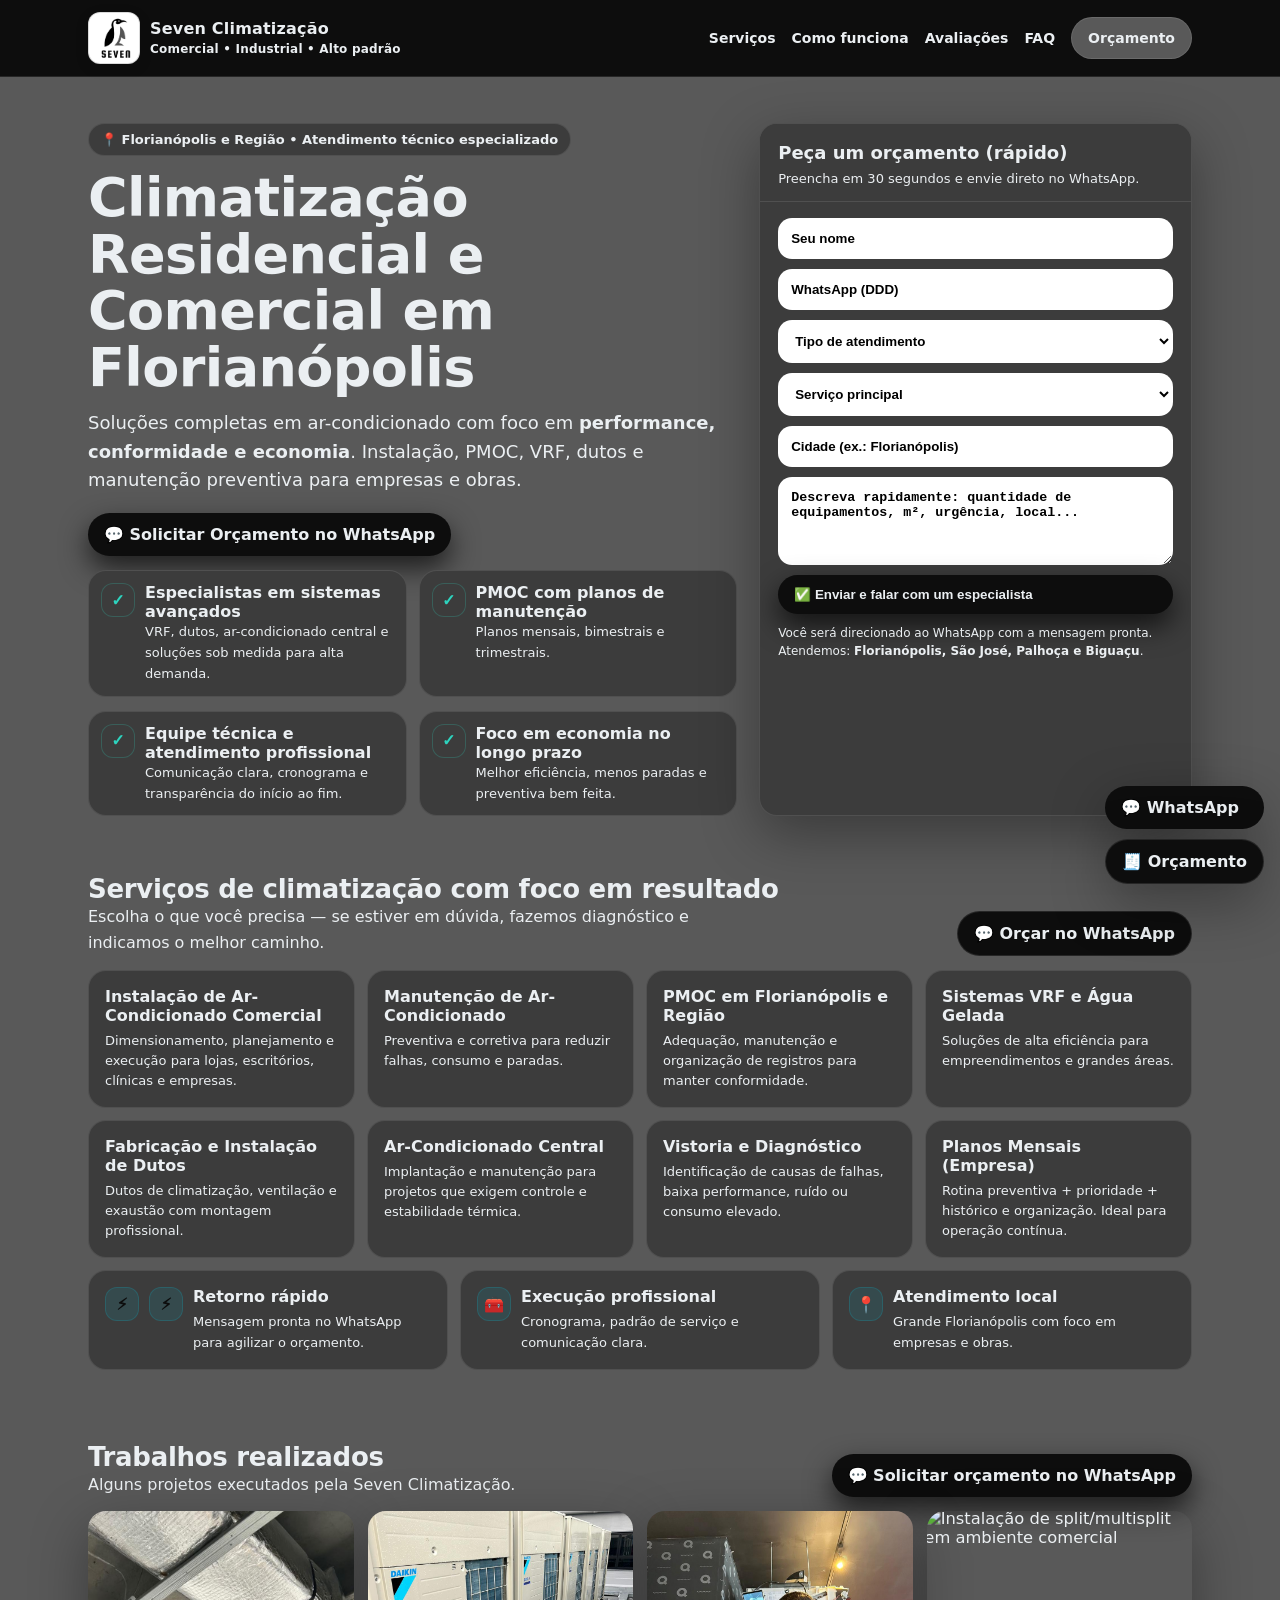
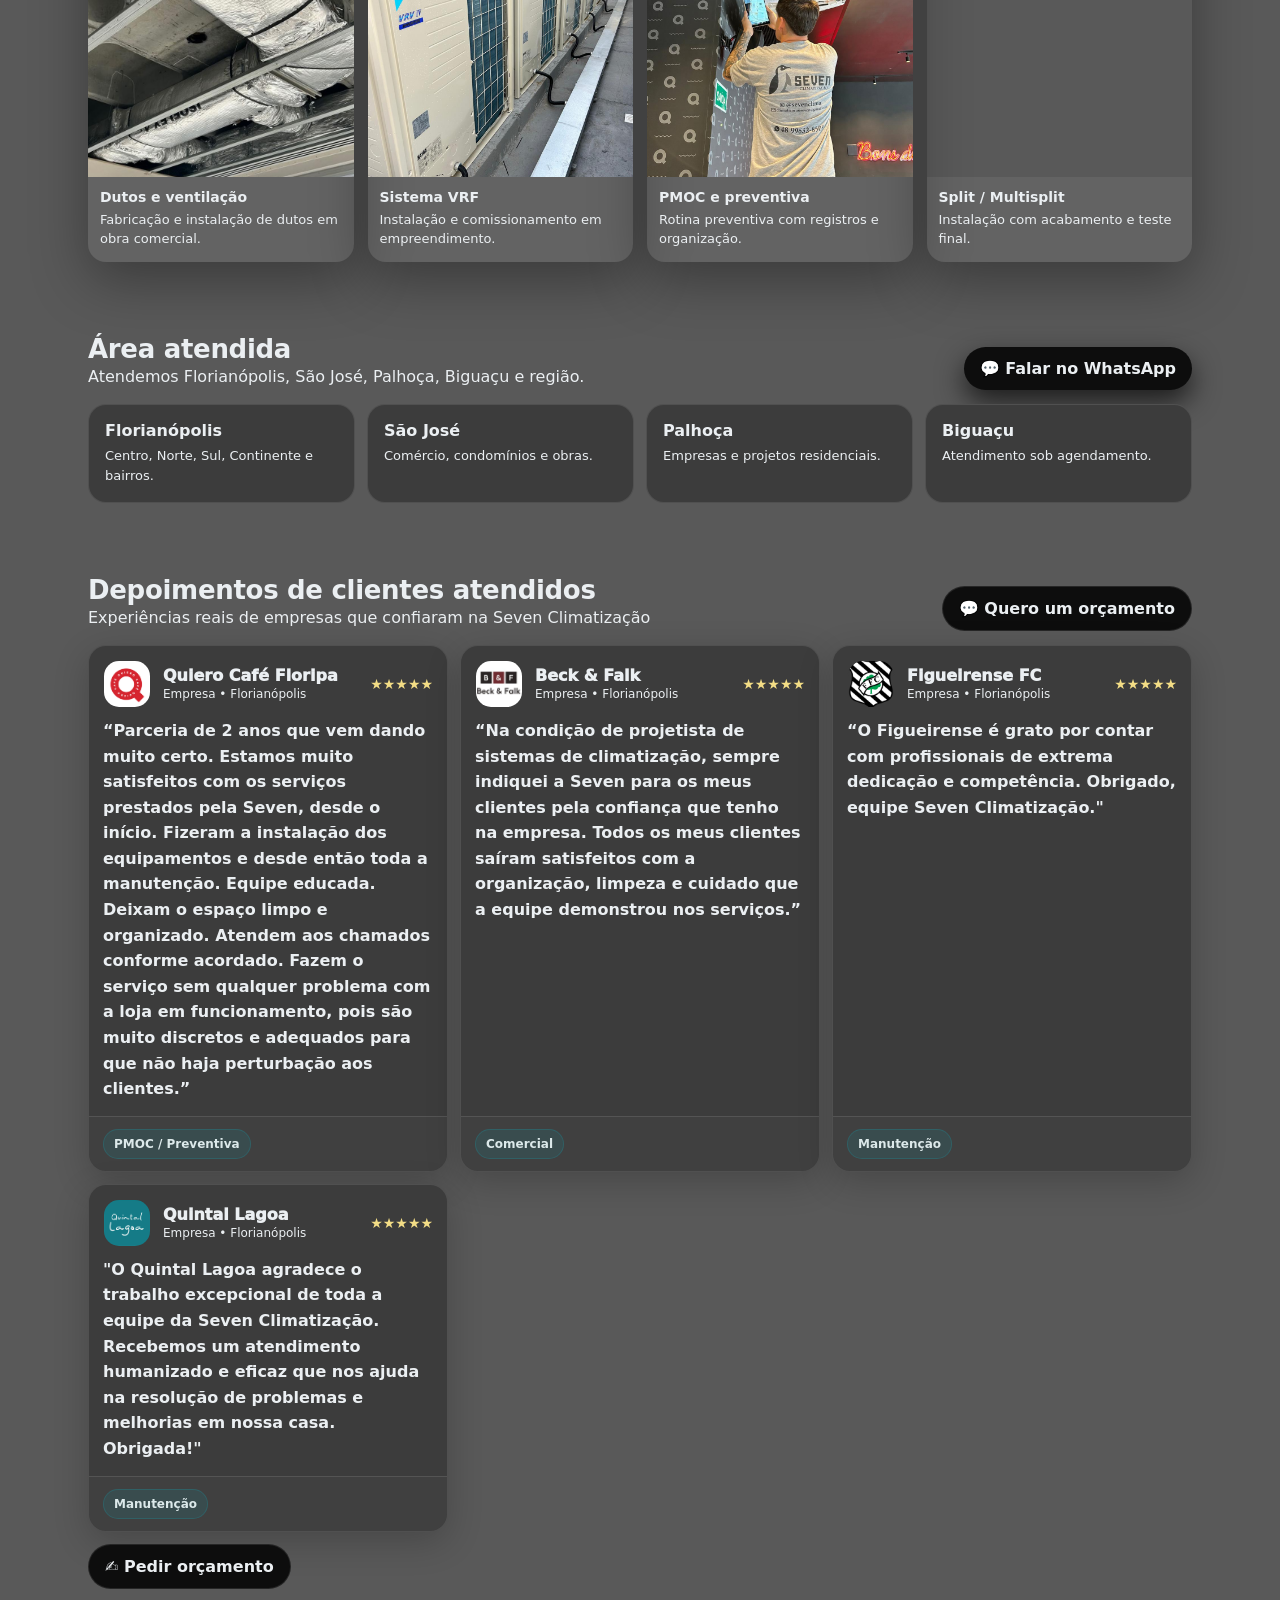
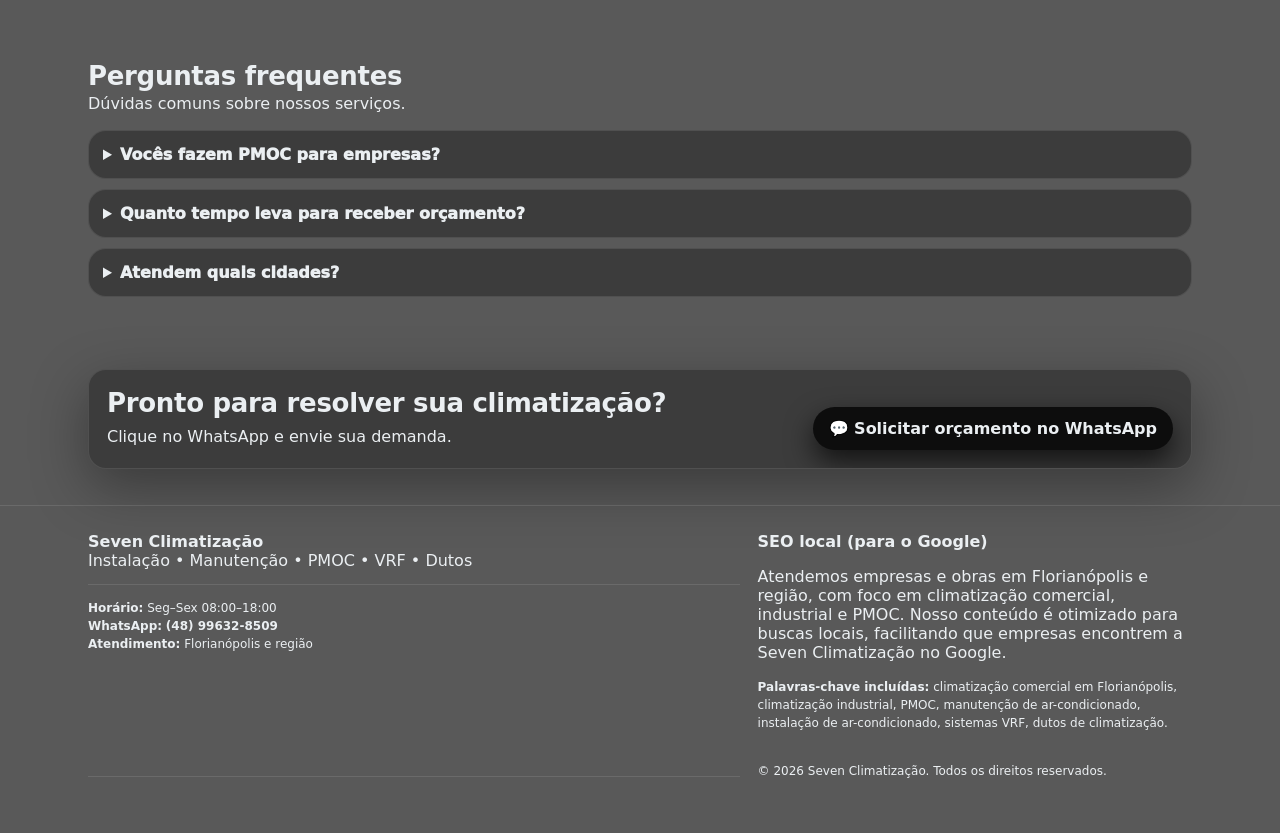
==== commit a601d0a7: "site seven" ====
--- a/index02.html
+++ b/index02.html
@@ -845,15 +845,22 @@
             <b>Atendimento:</b> Florianópolis e região
           </div>
         </div>
-        <div>
-          <b>SEO Local (para o Google)</b>
-          <div class="sep"></div>
-          <div class="small">
-            Palavras-chave incluídas: <b>climatização comercial</b>, <b>climatização industrial</b>, <b>PMOC</b>,
-            <b>instalação</b>, <b>manutenção</b> e <b>Florianópolis</b>.
-          </div>
-        </div>
-      </div>
+       <div class="seo-box">
+  <b>SEO local (para o Google)</b>
+  <p>
+    Atendemos empresas e obras em Florianópolis e região, com foco em
+    climatização comercial, industrial e PMOC. Nosso conteúdo é otimizado
+    para buscas locais, facilitando que empresas encontrem a Seven Climatização no Google.
+  </p>
+
+  <p class="small">
+    <b>Palavras-chave incluídas:</b>
+    climatização comercial em Florianópolis, climatização industrial, PMOC,
+    manutenção de ar-condicionado, instalação de ar-condicionado,
+    sistemas VRF, dutos de climatização.
+  </p>
+</div>
+
 
       <div class="sep"></div>
       <div class="small">© <span id="year"></span> Seven Climatização. Todos os direitos reservados.</div>
